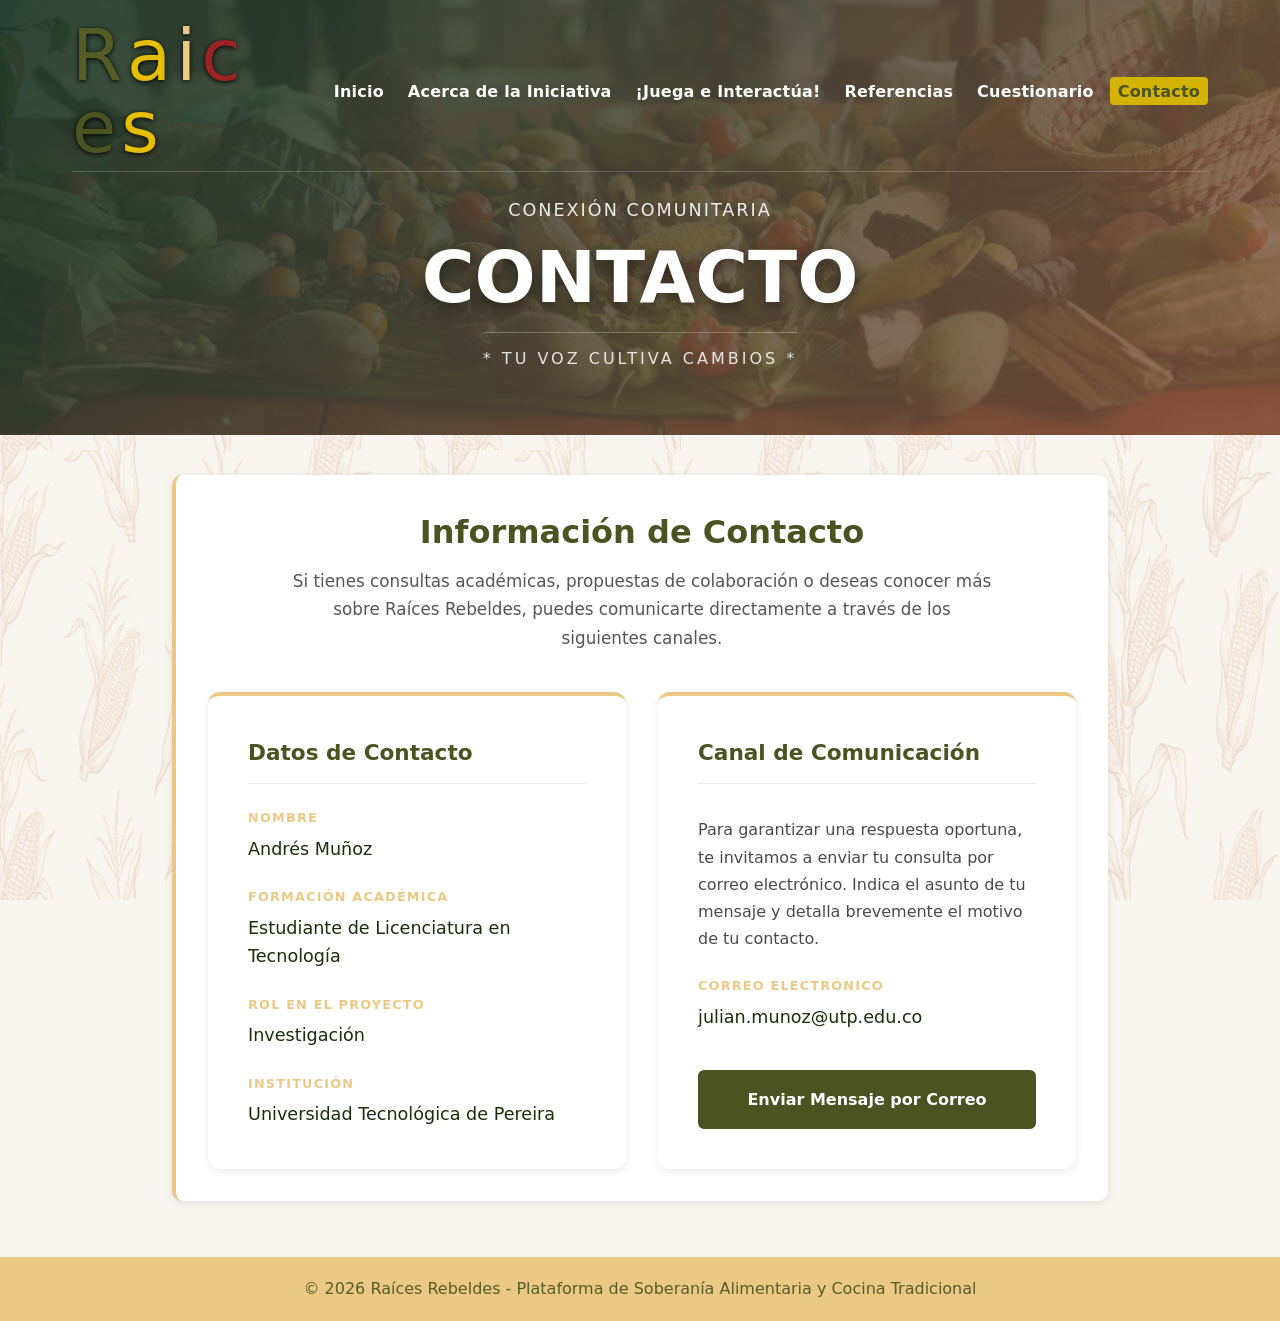
==== contacto.html @ 88f7b3e6 "Add files via upload" ====
<!DOCTYPE html>
<html lang="es">
<head>
    <link rel="icon" href="images/favicon.ico" type="image/ico">
    <meta charset="UTF-8">
    <meta name="viewport" content="width=device-width, initial-scale=1.0">
    <title>Contacto | Raíces Rebeldes</title>
    <link rel="stylesheet" href="styles.css">
    <style>
        /* =========================================
           ESTILOS ESPECÍFICOS - PÁGINA DE CONTACTO
           ========================================= */
        
        .contact-intro {
            text-align: center;
            max-width: 700px;
            margin: 0 auto 2.5rem;
        }
        
        .contact-intro h2 {
            color: var(--color-primary);
            font-size: 2rem;
            margin-bottom: 1rem;
        }
        
        .contact-intro p {
            color: #555;
            line-height: 1.7;
            font-size: 1.05rem;
        }

        /* Grid simétrico para las tarjetas */
        .contact-grid {
            display: grid;
            grid-template-columns: repeat(2, 1fr);
            gap: 2rem;
            margin-top: 1rem;
        }

        /* Tarjetas elegantes */
        .contact-card {
            background: #ffffff;
            padding: 2.5rem;
            border-radius: 12px;
            box-shadow: var(--shadow-sm);
            border-top: 4px solid var(--color-earth);
            display: flex;
            flex-direction: column;
            gap: 1.5rem;
            transition: transform 0.3s ease, box-shadow 0.3s ease;
        }

        .contact-card:hover {
            transform: translateY(-4px);
            box-shadow: 0 8px 20px rgba(0,0,0,0.08);
        }

        .contact-card h3 {
            color: var(--color-primary);
            font-size: 1.35rem;
            margin: 0;
            padding-bottom: 0.8rem;
            border-bottom: 1px solid #eaeaea;
            font-weight: 600;
        }

        /* Detalles de información alineados */
        .info-row {
            display: flex;
            flex-direction: column;
            gap: 0.4rem;
        }

        .info-label {
            font-size: 0.8rem;
            text-transform: uppercase;
            letter-spacing: 1.2px;
            color: var(--color-earth);
            font-weight: 700;
        }

        .info-value {
            font-size: 1.1rem;
            color: var(--color-text);
            font-weight: 500;
        }

        .contact-message {
            line-height: 1.7;
            color: #4a4a4a;
            margin: 0;
        }

        /* Botón de contacto elegante */
        .btn-contact {
            display: inline-block;
            padding: 0.9rem 2rem;
            background: var(--color-primary);
            color: #ffffff;
            text-decoration: none;
            border-radius: 6px;
            font-weight: 600;
            text-align: center;
            transition: all 0.3s ease;
            border: 2px solid var(--color-primary);
            margin-top: auto;
            cursor: pointer;
        }

        .btn-contact:hover {
            background: transparent;
            color: var(--color-primary);
        }

        /* Responsive: una columna en móviles */
        @media (max-width: 768px) {
            .contact-grid {
                grid-template-columns: 1fr;
                gap: 1.5rem;
            }
            .contact-card {
                padding: 2rem;
            }
        }
    </style>
     <!-- Precarga la fuente del logo para eliminar el parpadeo -->
<link rel="preload" href="indiano.otf" as="font" type="font/otf" crossorigin>
</head>
<body class="page-contact">
    <!-- HEADER -->
    <header class="raícesrebeldes-header">
        <div class="container">
            <nav class="navbar">
                <div class="navbar-brand">
                       <a href="index.html" class="brand-title">
                        <span>R</span><span>a</span><span>i</span><span>c</span><span>e</span><span>s</span>
                </div>
                <button class="mobile-toggle" aria-label="Abrir menú">☰</button>
                <ul class="nav-menu">
                    <li><a href="index.html">Inicio</a></li>
                    <li><a href="iniciativa.html">Acerca de la Iniciativa</a></li>
                    <li><a href="juegos.html">¡Juega e Interactúa!</a></li>
                    <li><a href="referencias.html">Referencias</a></li>
                    <li><a href="cuestionario.html">Cuestionario</a></li>
                    <li><a href="contacto.html">Contacto</a></li>
                </ul>
            </nav>
            <div class="hero-content">
                <span class="hero-subtitle">CONEXIÓN COMUNITARIA</span>
                <h1 class="hero-title">CONTACTO</h1>
                <p class="hero-tagline">* TU VOZ CULTIVA CAMBIOS *</p>
            </div>
        </div>
    </header>

    <!-- CONTENIDO PRINCIPAL -->
    <main>
        <div class="content-section">
            <div class="fade-in">
                <div class="contact-intro">
                    <h2>Información de Contacto</h2>
                    <p>Si tienes consultas académicas, propuestas de colaboración o deseas conocer más sobre Raíces Rebeldes, puedes comunicarte directamente a través de los siguientes canales.</p>
                </div>

                <div class="contact-grid">
                    <!-- Tarjeta 1: Datos de Contacto -->
                    <div class="contact-card">
                        <h3>Datos de Contacto</h3>
                        
                        <div class="info-row">
                            <span class="info-label">Nombre</span>
                            <span class="info-value">Andrés Muñoz</span>
                        </div>
                        
                        <div class="info-row">
                            <span class="info-label">Formación Académica</span>
                            <span class="info-value">Estudiante de Licenciatura en Tecnología</span>
                        </div>
                        
                        <div class="info-row">
                            <span class="info-label">Rol en el Proyecto</span>
                            <span class="info-value">Investigación</span>
                        </div>
                        
                        <div class="info-row">
                            <span class="info-label">Institución</span>
                            <span class="info-value">Universidad Tecnológica de Pereira</span>
                        </div>
                    </div>

                    <!-- Tarjeta 2: Canal de Comunicación -->
                    <div class="contact-card">
                        <h3>Canal de Comunicación</h3>
                        
                        <p class="contact-message">
                            Para garantizar una respuesta oportuna, te invitamos a enviar tu consulta por correo electrónico. Indica el asunto de tu mensaje y detalla brevemente el motivo de tu contacto.
                        </p>
                        
                        <div class="info-row">
                            <span class="info-label">Correo Electrónico</span>
                            <span class="info-value">julian.munoz@utp.edu.co</span>
                        </div>
                        
                        <a href="mailto:julian.munoz@utp.edu.co" class="btn-contact">Enviar Mensaje por Correo</a>
                    </div>
                </div>
            </div>
        </div>
    </main>

    <!-- FOOTER -->
    <footer>
        <p>© 2026 Raíces Rebeldes - Plataforma de Soberanía Alimentaria y Cocina Tradicional</p>
    </footer>

    <script src="script.js"></script>
</body>
</html>
---- styles.css ----
/* =========================================
   FUENTE LOCAL SOLO PARA EL LOGO
========================================= */
@font-face {
  font-family: 'Indiano';
  src: url('indiano.otf') format('opentype');
  font-weight: normal;
  font-style: normal;
  font-display: swap;
}

:root {
  /* 🟢 PALETA "Raíces Rebeldes" - Basada en los tonos seleccionados */
  --color-primary: #4b5320; 
  --color-secondary: #9b2323; 
  --color-accent: #d2b306;   
  --color-earth: #EBC985;    

  /* Neutros */
  --color-bg: #f8f5f0;
  --color-text: #1b2e0b;      /* Verde muy oscuro casi negro para texto (legibilidad) */
  --color-text-light: #ffffff;
  --shadow-sm: 0 2px 8px rgba(0,0,0,0.08);
}

*, *::before, *::after {
  margin: 0;
  padding: 0;
  box-sizing: border-box;
}

body {
  background: var(--color-bg) url('images/background.png') repeat;
  background-size: 450px 450px;
  background-attachment: fixed;
  color: var(--color-text);
  font-family: 'Segoe UI', system-ui, sans-serif;
  line-height: 1.6;
  min-height: 100vh;
  display: flex;
  flex-direction: column;
  position: relative;
}

body::before {
  content: '';
  position: fixed;
  top: 0;
  left: 0;
  width: 100%;
  height: 100%;
  background: rgba(248, 245, 240, 0.85);
  pointer-events: none;
  z-index: 0;
}

body > * {
  position: relative;
  z-index: 1;
}

/* ========== HEADER ========== */
.raícesrebeldes-header {
  position: relative;
  background: linear-gradient(135deg, rgba(26, 54, 43, 0.9), rgba(138, 90, 68, 0.8)),
              url('images/banner.jpeg') center/cover no-repeat,
              #1a362b;
  min-height: 35vh;
  max-height: 55vh;
  padding-bottom: 2rem; /* 👈 Extiende el fondo ~2 cm hacia abajo */
  display: flex;
  flex-direction: column;
  z-index: 2;
}

.raícesrebeldes-header .container {
  max-width: 1200px;
  margin: 0 auto;
  padding: 0 2rem;
  width: 100%;
  display: flex;
  flex-direction: column;
  height: 100%;
}

/* ========== NAVBAR OPTIMIZADA ========== */
.navbar {
  display: flex;
  align-items: center;
  justify-content: space-between;
  padding: 1.2rem 0 0.5rem; /* 👈 Top | Horizontal | Bottom (ajusta el último valor) */
  border-bottom: 1px solid rgba(255,255,255,0.2);
  position: relative;
}

.navbar-brand {
  flex: 0 1 auto;
  min-width: 0;
}

/* ========== LOGO MULTICOLOR ========== */
.navbar-brand .brand-title {
  font-family: 'Indiano', 'Segoe UI', system-ui, sans-serif;
  font-size: clamp(2.8rem, 6vw, 4.5rem);
  letter-spacing: 5px;
  line-height: 1.0;
  font-weight: 500;
  text-decoration: none;
  color: unset; /* Elimina el color blanco heredado */
}

/* Cada letra como bloque independiente */
.navbar-brand .brand-title span {
  display: inline-block;
  text-shadow: 0 1px 5px rgb(0, 0, 0); /* Sombra sutil para contraste */
  transition: transform 0.3s ease;
}

/* 🎨 NUEVA PALETA DE COLORES - Logo Raíces Rebeldes */
/*  1. R - Verde Oliva Oscuro */
.navbar-brand .brand-title span:nth-child(1) { color: #555d26; }

/*  2. a - Amarillo */
.navbar-brand .brand-title span:nth-child(2) { color: #E5BE01; }

/*  3. l - Amarillo Mostaza */
.navbar-brand .brand-title span:nth-child(3) { color: #EBC985; }

/*  4. a - Rojo */
.navbar-brand .brand-title span:nth-child(4) { color: #9b2323; }

/*  5. t - Verde Oliva Oscuro (Repite el 1) */
.navbar-brand .brand-title span:nth-child(5) { color: #4b5320; }

/*  6. h - Amarillo (Repite el 2) */
.navbar-brand .brand-title span:nth-child(6) { color: #E5BE01; }

/*  7. e - Amarillo Mostaza (Repite el 3) */
.navbar-brand .brand-title span:nth-child(7) { color: #EBC985; }

/*  8. a - Rojo (Repite el 4) */
.navbar-brand .brand-title span:nth-child(8) { color: #9b2323; }
.nav-menu {
  display: flex;
  list-style: none;
  gap: 0.5rem;          /* Espacio más ajustado entre ítems */
  flex-wrap: nowrap;    /* Obliga a mantenerse en una línea */
  align-items: center;
}

.nav-menu a {
  font-size: 1.0rem;    /* Texto reducido pero legible */
  padding: 0.3rem 0.5rem; /* Relleno interno más pequeño */
  white-space: nowrap;  /* Evita que los textos se partan */
  letter-spacing: 0.2px;
  color: white;
  text-decoration: none;
  font-weight: 600;
  border-radius: 4px;
  transition: all 0.3s;
}

.nav-menu a:hover, .nav-menu a.active {
  background-color: var(--color-accent);
  color: var(--color-primary);
}

.mobile-toggle {
  display: none;
  background: none;
  border: 1px solid rgba(255,255,255,0.3);
  color: white;
  font-size: 1.4rem;
  cursor: pointer;
  padding: 0.3rem 0.6rem;
  border-radius: 4px;
}

.hero-content {
  flex: 1;
  display: flex;
  flex-direction: column;
  justify-content: flex-start; /* 👈 Cambiado de 'center' a 'flex-start' */
  align-items: center;
  text-align: center;
  padding: 1.5rem 1rem 2rem; /* 👈 El PRIMER valor controla la altura exacta */
  color: white;
}

.hero-subtitle {
  font-size: 1.1rem;
  font-weight: 400;
  letter-spacing: 2px;
  text-transform: uppercase;
  margin-bottom: 1rem;
  opacity: 0.9;
}

.hero-title {
  font-size: clamp(2.5rem, 6vw, 4.5rem);
  font-weight: 900;
  line-height: 1.05;
  margin-bottom: 1rem;
  text-shadow: 0 4px 14px rgba(0,0,0,0.45);
}

.hero-tagline {
  font-size: 1rem;
  font-weight: 500;
  letter-spacing: 3px;
  opacity: 0.85;
  border-top: 1px solid rgba(255,255,255,0.3);
  padding-top: 0.8rem;
}

/* ========== MAIN ========== */
main {
  flex: 1;
  max-width: 1000px;
  margin: 0 auto;
  padding: 2.5rem 2rem 1.5rem;
  width: 100%;
  z-index: 1;
}

.content-section > div {
  background: white;
  padding: 2rem;
  margin-bottom: 2rem;
  border-radius: 10px;
  box-shadow: var(--shadow-sm);
  border-left: 4px solid var(--color-earth);
  opacity: 0;
  transform: translateY(20px);
  transition: all 0.6s ease;
}

.content-section > div.fade-in {
  opacity: 1;
  transform: translateY(0);
}

.content-section h2 {
  color: var(--color-primary);
  margin-bottom: 1rem;
  font-size: 1.8rem;
}

.content-section p, .content-section ul {
  margin-top: 0.5rem;
  line-height: 1.7;
}

.content-section ul {
  margin-left: 1.5rem;
}

/* ========== FOOTER ========== */
footer {
  background: var(--color-earth);
  color: #555d26;
  text-align: center;
  padding: 1.2rem 1rem;
  margin-top: auto; /* ✅ Empuja al final sin romper el layout */
  width: 100%;
  z-index: 1;
}

/* ========== BOTONES ========== */
a.doc-type, .doc-type {
  display: inline-block;
  background: var(--color-earth);
  color: white;
  padding: 0.2rem 0.6rem;
  border-radius: 4px;
  font-size: 0.75rem;
  margin-left: 0.5rem;
  font-weight: 600;
  text-decoration: none;
  cursor: pointer;
  transition: all 0.3s ease;
  vertical-align: middle;
  letter-spacing: 0.5px;
}

a.doc-type:hover, .doc-type:hover {
  background: var(--color-primary);
  transform: translateY(-2px);
}

.btn-referencia {
  display: block;
  background: var(--color-earth);
  color: white;
  padding: 0.8rem 1.5rem;
  border-radius: 6px;
  font-size: 0.9rem;
  font-weight: bold;
  text-decoration: none;
  text-transform: uppercase;
  letter-spacing: 1px;
  transition: all 0.3s ease;
  text-align: center;
  margin-top: 1rem;
}

.btn-referencia:hover {
  background: var(--color-primary);
  transform: translateY(-2px);
  box-shadow: 0 4px 8px rgba(0,0,0,0.2);
}

.btn-marco-teorico {
  display: inline-block;
  background: var(--color-earth);
  color: white;
  padding: 1rem 2.5rem;
  border-radius: 50px;
  font-weight: bold;
  font-size: 1.1rem;
  text-decoration: none;
  box-shadow: 0 4px 10px rgba(138,90,68,0.3);
  transition: all 0.3s ease;
  border: 2px solid var(--color-earth);
}

.btn-marco-teorico:hover {
  background: transparent;
  color: var(--color-earth);
  transform: translateY(-2px);
}

/* ========== BANNERS POR PÁGINA ========== */
body.page-home .raícesrebeldes-header {
  background: linear-gradient(135deg, rgba(26, 54, 43, 0.9), rgba(138, 90, 68, 0.8)),
              url('images/banner-home.jpeg') center/cover no-repeat, #1a362b;
}
body.page-contact .raícesrebeldes-header {
  background: linear-gradient(135deg, rgba(26, 54, 43, 0.9), rgba(138, 90, 68, 0.8)),
              url('images/banner-contacto.jpeg') center/cover no-repeat, #1a362b;
}
body.page-quiz .raícesrebeldes-header {
  background: linear-gradient(135deg, rgba(26, 54, 43, 0.9), rgba(138, 90, 68, 0.8)),
              url('images/banner-quiz.jpg') center/cover no-repeat, #1a362b;
}
body.page-references .raícesrebeldes-header {
  background: linear-gradient(135deg, rgba(26, 54, 43, 0.9), rgba(138, 90, 68, 0.8)),
              url('images/banner-references.jpeg') center/cover no-repeat, #1a362b;
}
body.page-juegos .raícesrebeldes-header {
  background: linear-gradient(135deg, rgba(26, 54, 43, 0.9), rgba(138, 90, 68, 0.8)),
              url('images/banner-juegos.jpeg') center/cover no-repeat, #1a362b;
}
body.page-iniciativa .raícesrebeldes-header {
  background: linear-gradient(135deg, rgba(26, 54, 43, 0.9), rgba(138, 90, 68, 0.8)),
              url('images/banner-iniciativa.jpg') center/cover no-repeat, #1a362b;
}

/* ========== ESTILOS JUEGOS ========== */
.game-wrapper {
  max-width: 800px;
  margin: 0 auto;
  background: #222;
  border-radius: 12px;
  overflow: hidden;
  box-shadow: var(--shadow-sm);
  position: relative;
}
.game-wrapper canvas {
  display: block;
  width: 100%;
  height: auto;
  background: #87ceeb;
  touch-action: none;
}
.game-overlay {
  position: absolute;
  top: 0;
  left: 0;
  width: 100%;
  height: 100%;
  display: flex;
  flex-direction: column;
  align-items: center;
  justify-content: center;
  background: rgba(26, 54, 43, 0.85);
  color: white;
  text-align: center;
  padding: 1rem;
  box-sizing: border-box;
  z-index: 10;
}
.game-overlay h2 { font-size: 1.8rem; margin-bottom: 0.5rem; }
.game-overlay p { margin: 0.3rem 0 1rem; font-size: 0.95rem; opacity: 0.9; }
.game-overlay button {
  padding: 0.8rem 2rem;
  background: var(--color-accent);
  color: var(--color-primary);
  border: none;
  border-radius: 50px;
  font-weight: 700;
  cursor: pointer;
  transition: 0.3s;
}
.game-overlay button:hover { transform: translateY(-2px); }
.hidden { display: none !important; }

.touch-controls {
  display: none;
  padding: 0.5rem;
  gap: 0.5rem;
  justify-content: center;
  background: #f8f9fa;
}
.touch-btn {
  padding: 1rem;
  background: #e2e8f0;
  border: none;
  border-radius: 6px;
  font-weight: bold;
  flex: 1;
  cursor: pointer;
}
.region-btn {
  padding: 0.8rem;
  background: white;
  border: 2px solid #cbd5e1;
  border-radius: 8px;
  cursor: pointer;
  font-weight: 600;
  color: var(--color-text);
  transition: 0.2s;
  width: 100%;
  margin-bottom: 0.5rem;
}
.region-btn:hover { border-color: var(--color-earth); background: #f0fdf4; }
.region-btn.correct { background: var(--color-earth); color: white; border-color: var(--color-earth); }
.region-btn.incorrect { background: #e76f51; color: white; border-color: #e76f51; }


/* ========== CENTRADO TÍTULO E INTRO DEL JUEGO ========== */
.content-section .fade-in h2 {
  text-align: center;
  margin-bottom: 0.5rem;
}

/* Centra el párrafo descriptivo debajo del título */
.content-section .fade-in > p,
.content-section .fade-in .quiz-intro {
  text-align: center;
  margin: 0 auto 1.5rem;
  max-width: 700px;
  font-size: 1.05rem;
  color: var(--color-text);
}

/* ========== MEDIA QUERIES ========== */
@media (max-width: 900px) {
    .navbar {
        flex-direction: row;
        justify-content: space-between;
        align-items: center;
    }

    /* Ocultar menú por defecto y limpiar todo rastro de lista */
    .nav-menu {
        display: none;
        flex-direction: column;
        width: 100%;
        order: 3;
        margin-top: 1rem;
        padding: 0;          /* 🔧 Elimina cualquier sangría fantasma */
        list-style: none;    /* 🔧 Elimina viñetas si las hubiera */
        gap: 0.5rem;
    }

    .nav-menu.open {
        display: flex;
    }

    /* Botón hamburguesa seguro */
    .mobile-toggle {
        display: block;
        background: rgba(255, 255, 255, 0.15);
        padding: 0.4rem 0.7rem;
        border: 1px solid rgba(255, 255, 255, 0.3);
        border-radius: 4px;
        color: white;
        font-size: 1.5rem;
        cursor: pointer;
        z-index: 20;
    }

    /* Limpieza de estilos de los enlaces en móvil */
    .nav-menu li {
        width: 100%;
    }

    .nav-menu a {
        display: block;
        padding: 0.6rem 1rem;
        font-size: 1.1rem;
        text-align: left;
        border-radius: 6px;
    }
    
    .navbar-brand .brand-title {
        font-size: clamp(2.2rem, 8vw, 3rem);
    }
}
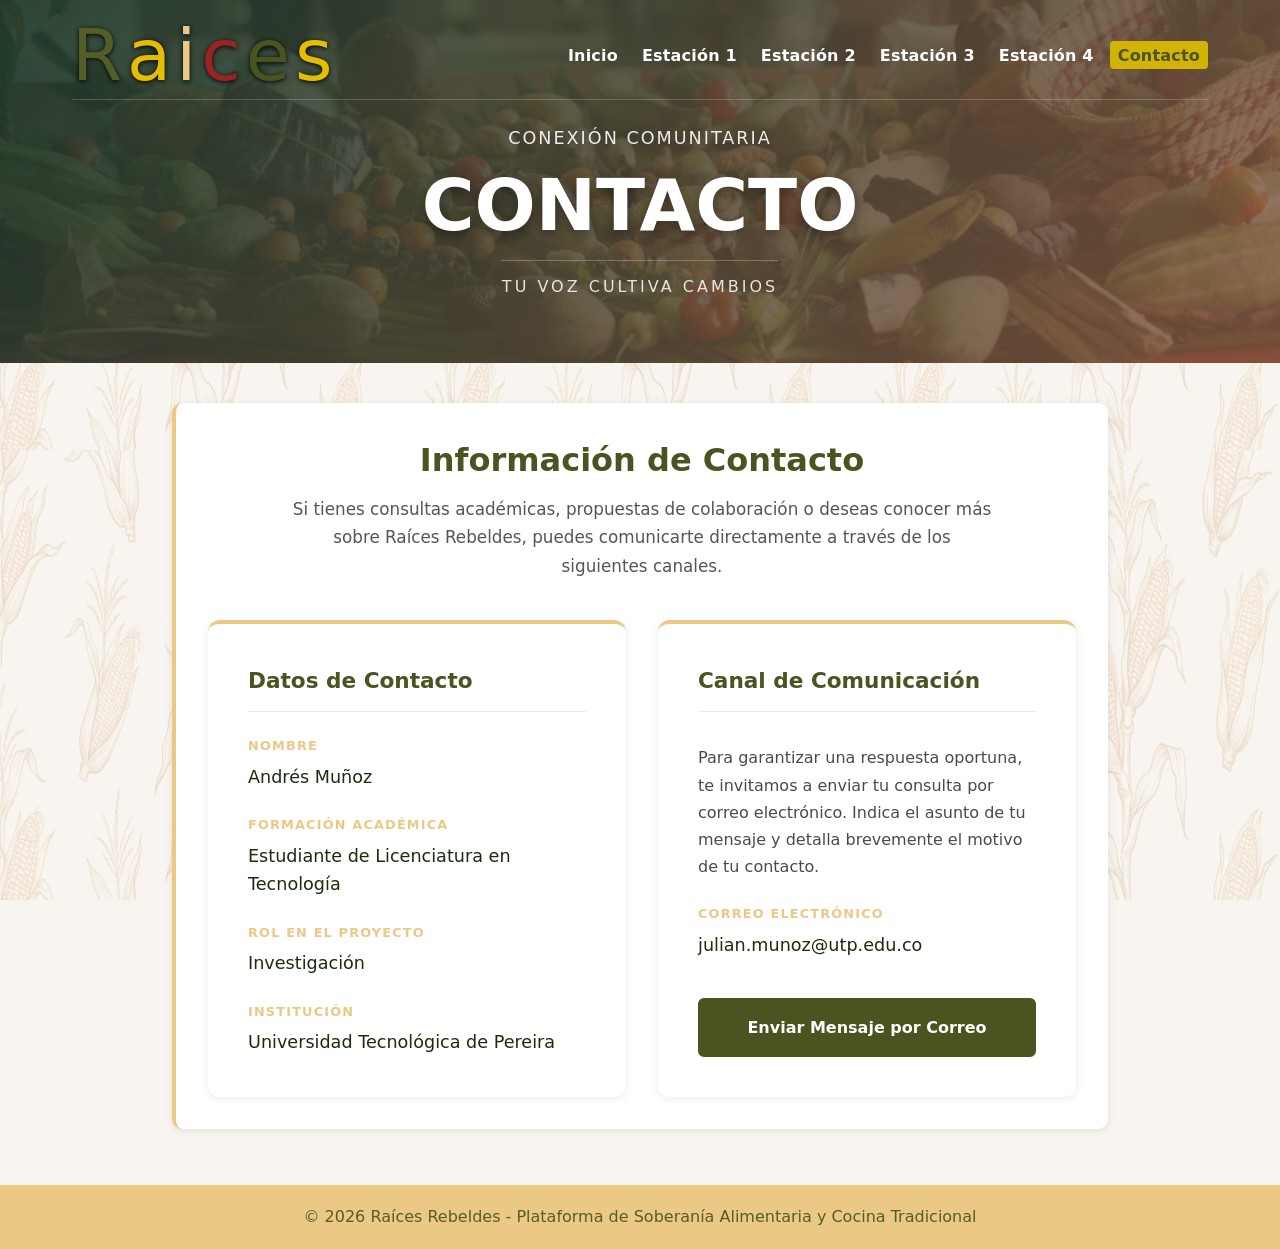
==== commit 28a0dffb: "Add files via upload" ====
--- a/contacto.html
+++ b/contacto.html
@@ -126,7 +126,7 @@
      <!-- Precarga la fuente del logo para eliminar el parpadeo -->
 <link rel="preload" href="indiano.otf" as="font" type="font/otf" crossorigin>
 </head>
-<body class="page-contact">
+<body class="page-contacto">
     <!-- HEADER -->
     <header class="raícesrebeldes-header">
         <div class="container">
@@ -138,17 +138,17 @@
                 <button class="mobile-toggle" aria-label="Abrir menú">☰</button>
                 <ul class="nav-menu">
                     <li><a href="index.html">Inicio</a></li>
-                    <li><a href="iniciativa.html">Acerca de la Iniciativa</a></li>
-                    <li><a href="juegos.html">¡Juega e Interactúa!</a></li>
-                    <li><a href="referencias.html">Referencias</a></li>
-                    <li><a href="cuestionario.html">Cuestionario</a></li>
+                    <li><a href="estacionuno.html">Estación 1</a></li>
+                    <li><a href="estaciondos.html">Estación 2</a></li>
+                    <li><a href="estaciontres.html">Estación 3</a></li>
+                    <li><a href="estacioncuatro.html">Estación 4</a></li>
                     <li><a href="contacto.html">Contacto</a></li>
                 </ul>
             </nav>
             <div class="hero-content">
                 <span class="hero-subtitle">CONEXIÓN COMUNITARIA</span>
                 <h1 class="hero-title">CONTACTO</h1>
-                <p class="hero-tagline">* TU VOZ CULTIVA CAMBIOS *</p>
+                <p class="hero-tagline"> TU VOZ CULTIVA CAMBIOS </p>
             </div>
         </div>
     </header>
@@ -214,5 +214,18 @@
     </footer>
 
     <script src="script.js"></script>
+    <script>
+  document.addEventListener("DOMContentLoaded", () => {
+    // Obtiene solo el nombre del archivo actual (ej: estaciontres.html)
+    const paginaActual = window.location.pathname.split("/").pop() || "index.html";
+    
+    // Busca todos los enlaces del menú
+    document.querySelectorAll(".nav-menu a").forEach(enlace => {
+      if (enlace.getAttribute("href") === paginaActual) {
+        enlace.classList.add("active");
+      }
+    });
+  });
+</script>
 </body>
 </html>
--- a/styles.css
+++ b/styles.css
@@ -1,457 +1,463 @@
 /* =========================================
    FUENTE LOCAL SOLO PARA EL LOGO
-========================================= */
+   ========================================= */
 @font-face {
-  font-family: 'Indiano';
-  src: url('indiano.otf') format('opentype');
-  font-weight: normal;
-  font-style: normal;
-  font-display: swap;
+    font-family: 'Indiano';
+    src: url('indiano.otf') format('opentype');
+    font-weight: normal;
+    font-style: normal;
+    font-display: swap;
 }
 
 :root {
-  /* 🟢 PALETA "Raíces Rebeldes" - Basada en los tonos seleccionados */
-  --color-primary: #4b5320; 
-  --color-secondary: #9b2323; 
-  --color-accent: #d2b306;   
-  --color-earth: #EBC985;    
-
-  /* Neutros */
-  --color-bg: #f8f5f0;
-  --color-text: #1b2e0b;      /* Verde muy oscuro casi negro para texto (legibilidad) */
-  --color-text-light: #ffffff;
-  --shadow-sm: 0 2px 8px rgba(0,0,0,0.08);
+    /* 🟢 PALETA "Raíces Rebeldes" */
+    --color-primary: #4b5320;
+    --color-secondary: #9b2323;
+    --color-accent: #d2b306;
+    --color-earth: #EBC985;
+    
+    /* Neutros */
+    --color-bg: #f8f5f0;
+    --color-text: #1b2e0b;
+    --color-text-light: #ffffff;
+    --shadow-sm: 0 2px 8px rgba(0,0,0,0.08);
 }
 
 *, *::before, *::after {
-  margin: 0;
-  padding: 0;
-  box-sizing: border-box;
+    margin: 0;
+    padding: 0;
+    box-sizing: border-box;
 }
 
 body {
-  background: var(--color-bg) url('images/background.png') repeat;
-  background-size: 450px 450px;
-  background-attachment: fixed;
-  color: var(--color-text);
-  font-family: 'Segoe UI', system-ui, sans-serif;
-  line-height: 1.6;
-  min-height: 100vh;
-  display: flex;
-  flex-direction: column;
-  position: relative;
+    background: var(--color-bg) url('images/background.png') repeat;
+    background-size: 450px 450px;
+    background-attachment: fixed;
+    color: var(--color-text);
+    font-family: 'Segoe UI', system-ui, sans-serif;
+    line-height: 1.6;
+    min-height: 100vh;
+    display: flex;
+    flex-direction: column;
+    position: relative;
 }
 
 body::before {
-  content: '';
-  position: fixed;
-  top: 0;
-  left: 0;
-  width: 100%;
-  height: 100%;
-  background: rgba(248, 245, 240, 0.85);
-  pointer-events: none;
-  z-index: 0;
+    content: '';
+    position: fixed;
+    top: 0;
+    left: 0;
+    width: 100%;
+    height: 100%;
+    background: rgba(248, 245, 240, 0.85);
+    pointer-events: none;
+    z-index: 0;
 }
 
 body > * {
-  position: relative;
-  z-index: 1;
+    position: relative;
+    z-index: 1;
 }
 
 /* ========== HEADER ========== */
 .raícesrebeldes-header {
-  position: relative;
-  background: linear-gradient(135deg, rgba(26, 54, 43, 0.9), rgba(138, 90, 68, 0.8)),
-              url('images/banner.jpeg') center/cover no-repeat,
-              #1a362b;
-  min-height: 35vh;
-  max-height: 55vh;
-  padding-bottom: 2rem; /* 👈 Extiende el fondo ~2 cm hacia abajo */
-  display: flex;
-  flex-direction: column;
-  z-index: 2;
+    position: relative;
+    background: linear-gradient(135deg, rgba(26, 54, 43, 0.9), rgba(138, 90, 68, 0.8)),
+                url('images/banner.jpeg') center/cover no-repeat,
+                #1a362b;
+    min-height: 35vh;
+    max-height: 55vh;
+    padding-bottom: 2rem;
+    display: flex;
+    flex-direction: column;
+    z-index: 2;
 }
 
 .raícesrebeldes-header .container {
-  max-width: 1200px;
-  margin: 0 auto;
-  padding: 0 2rem;
-  width: 100%;
-  display: flex;
-  flex-direction: column;
-  height: 100%;
+    max-width: 1200px;
+    margin: 0 auto;
+    padding: 0 2rem;
+    width: 100%;
+    display: flex;
+    flex-direction: column;
+    height: 100%;
 }
 
 /* ========== NAVBAR OPTIMIZADA ========== */
 .navbar {
-  display: flex;
-  align-items: center;
-  justify-content: space-between;
-  padding: 1.2rem 0 0.5rem; /* 👈 Top | Horizontal | Bottom (ajusta el último valor) */
-  border-bottom: 1px solid rgba(255,255,255,0.2);
-  position: relative;
+    display: flex;
+    align-items: center;
+    justify-content: space-between;
+    padding: 1.2rem 0 0.5rem;
+    border-bottom: 1px solid rgba(255,255,255,0.2);
+    position: relative;
 }
 
 .navbar-brand {
-  flex: 0 1 auto;
-  min-width: 0;
+    flex: 0 1 auto;
+    min-width: 0;
 }
 
 /* ========== LOGO MULTICOLOR ========== */
 .navbar-brand .brand-title {
-  font-family: 'Indiano', 'Segoe UI', system-ui, sans-serif;
-  font-size: clamp(2.8rem, 6vw, 4.5rem);
-  letter-spacing: 5px;
-  line-height: 1.0;
-  font-weight: 500;
-  text-decoration: none;
-  color: unset; /* Elimina el color blanco heredado */
-}
-
-/* Cada letra como bloque independiente */
+    font-family: 'Indiano', 'Segoe UI', system-ui, sans-serif;
+    font-size: clamp(2.8rem, 6vw, 4.5rem);
+    letter-spacing: 5px;
+    line-height: 1.0;
+    font-weight: 500;
+    text-decoration: none;
+    color: unset;
+}
+
 .navbar-brand .brand-title span {
-  display: inline-block;
-  text-shadow: 0 1px 5px rgb(0, 0, 0); /* Sombra sutil para contraste */
-  transition: transform 0.3s ease;
-}
-
-/* 🎨 NUEVA PALETA DE COLORES - Logo Raíces Rebeldes */
-/*  1. R - Verde Oliva Oscuro */
+    display: inline-block;
+    text-shadow: 0 1px 5px rgb(0, 0, 0);
+    transition: transform 0.3s ease;
+}
+
+/* Paleta de colores del logo */
 .navbar-brand .brand-title span:nth-child(1) { color: #555d26; }
-
-/*  2. a - Amarillo */
 .navbar-brand .brand-title span:nth-child(2) { color: #E5BE01; }
-
-/*  3. l - Amarillo Mostaza */
 .navbar-brand .brand-title span:nth-child(3) { color: #EBC985; }
-
-/*  4. a - Rojo */
 .navbar-brand .brand-title span:nth-child(4) { color: #9b2323; }
-
-/*  5. t - Verde Oliva Oscuro (Repite el 1) */
 .navbar-brand .brand-title span:nth-child(5) { color: #4b5320; }
-
-/*  6. h - Amarillo (Repite el 2) */
 .navbar-brand .brand-title span:nth-child(6) { color: #E5BE01; }
-
-/*  7. e - Amarillo Mostaza (Repite el 3) */
 .navbar-brand .brand-title span:nth-child(7) { color: #EBC985; }
-
-/*  8. a - Rojo (Repite el 4) */
 .navbar-brand .brand-title span:nth-child(8) { color: #9b2323; }
+
 .nav-menu {
-  display: flex;
-  list-style: none;
-  gap: 0.5rem;          /* Espacio más ajustado entre ítems */
-  flex-wrap: nowrap;    /* Obliga a mantenerse en una línea */
-  align-items: center;
-}
-
+    display: flex;
+    list-style: none;
+    gap: 0.5rem;
+    flex-wrap: nowrap;
+    align-items: center;
+}
+
+/* ========== NAVBAR & ESTADO ACTIVO ========== */
 .nav-menu a {
-  font-size: 1.0rem;    /* Texto reducido pero legible */
-  padding: 0.3rem 0.5rem; /* Relleno interno más pequeño */
-  white-space: nowrap;  /* Evita que los textos se partan */
-  letter-spacing: 0.2px;
-  color: white;
-  text-decoration: none;
-  font-weight: 600;
-  border-radius: 4px;
-  transition: all 0.3s;
-}
-
-.nav-menu a:hover, .nav-menu a.active {
-  background-color: var(--color-accent);
-  color: var(--color-primary);
-}
-
-.mobile-toggle {
-  display: none;
-  background: none;
-  border: 1px solid rgba(255,255,255,0.3);
-  color: white;
-  font-size: 1.4rem;
-  cursor: pointer;
-  padding: 0.3rem 0.6rem;
-  border-radius: 4px;
-}
-
-.hero-content {
-  flex: 1;
-  display: flex;
-  flex-direction: column;
-  justify-content: flex-start; /* 👈 Cambiado de 'center' a 'flex-start' */
-  align-items: center;
-  text-align: center;
-  padding: 1.5rem 1rem 2rem; /* 👈 El PRIMER valor controla la altura exacta */
-  color: white;
-}
-
-.hero-subtitle {
-  font-size: 1.1rem;
-  font-weight: 400;
-  letter-spacing: 2px;
-  text-transform: uppercase;
-  margin-bottom: 1rem;
-  opacity: 0.9;
-}
-
-.hero-title {
-  font-size: clamp(2.5rem, 6vw, 4.5rem);
-  font-weight: 900;
-  line-height: 1.05;
-  margin-bottom: 1rem;
-  text-shadow: 0 4px 14px rgba(0,0,0,0.45);
-}
-
-.hero-tagline {
-  font-size: 1rem;
-  font-weight: 500;
-  letter-spacing: 3px;
-  opacity: 0.85;
-  border-top: 1px solid rgba(255,255,255,0.3);
-  padding-top: 0.8rem;
-}
-
-/* ========== MAIN ========== */
-main {
-  flex: 1;
-  max-width: 1000px;
-  margin: 0 auto;
-  padding: 2.5rem 2rem 1.5rem;
-  width: 100%;
-  z-index: 1;
-}
-
-.content-section > div {
-  background: white;
-  padding: 2rem;
-  margin-bottom: 2rem;
-  border-radius: 10px;
-  box-shadow: var(--shadow-sm);
-  border-left: 4px solid var(--color-earth);
-  opacity: 0;
-  transform: translateY(20px);
-  transition: all 0.6s ease;
-}
-
-.content-section > div.fade-in {
-  opacity: 1;
-  transform: translateY(0);
-}
-
-.content-section h2 {
-  color: var(--color-primary);
-  margin-bottom: 1rem;
-  font-size: 1.8rem;
-}
-
-.content-section p, .content-section ul {
-  margin-top: 0.5rem;
-  line-height: 1.7;
-}
-
-.content-section ul {
-  margin-left: 1.5rem;
+    font-size: 1.0rem;
+    padding: 0.3rem 0.5rem;
+    white-space: nowrap;
+    letter-spacing: 0.2px;
+    color: white;
+    text-decoration: none;
+    font-weight: 600;
+    border-radius: 4px;
+    transition: all 0.3s;
+}
+
+/* ✅ Resaltado amarillo al pasar el cursor O cuando tiene la clase active */
+.nav-menu a:hover,
+.nav-menu a.active {
+    background-color: var(--color-accent);
+    color: var(--color-primary);
 }
 
 /* ========== FOOTER ========== */
 footer {
-  background: var(--color-earth);
+  background: #EBC985; /* Color beige corregido */
   color: #555d26;
   text-align: center;
   padding: 1.2rem 1rem;
-  margin-top: auto; /* ✅ Empuja al final sin romper el layout */
+  margin-top: auto;
   width: 100%;
   z-index: 1;
 }
 
+.mobile-toggle {
+    display: none;
+    background: none;
+    border: 1px solid rgba(255,255,255,0.3);
+    color: white;
+    font-size: 1.4rem;
+    cursor: pointer;
+    padding: 0.3rem 0.6rem;
+    border-radius: 4px;
+}
+
+/* ========== HERO CONTENT GENERAL ========== */
+.hero-content {
+    flex: 1;
+    display: flex;
+    flex-direction: column;
+    justify-content: flex-start;
+    align-items: center;
+    text-align: center;
+    padding: 1.5rem 1rem 2rem;
+    color: white;
+}
+
+.hero-subtitle {
+    font-size: 1.1rem;
+    font-weight: 400;
+    letter-spacing: 2px;
+    text-transform: uppercase;
+    margin-bottom: 1rem;
+    opacity: 0.9;
+}
+
+.hero-title {
+    font-size: clamp(2.5rem, 6vw, 4.5rem);
+    font-weight: 900;
+    line-height: 1.05;
+    margin-bottom: 1rem;
+    text-shadow: 0 4px 14px rgba(0,0,0,0.45);
+}
+
+.hero-tagline {
+    font-size: 1rem;
+    font-weight: 500;
+    letter-spacing: 3px;
+    opacity: 0.85;
+    border-top: 1px solid rgba(255,255,255,0.3);
+    padding-top: 0.8rem;
+}
+
+/* ========== MAIN ========== */
+main {
+    flex: 1;
+    max-width: 1000px;
+    margin: 0 auto;
+    padding: 2.5rem 2rem 1.5rem;
+    width: 100%;
+    z-index: 1;
+}
+
+.content-section > div {
+    background: white;
+    padding: 2rem;
+    margin-bottom: 2rem;
+    border-radius: 10px;
+    box-shadow: var(--shadow-sm);
+    border-left: 4px solid var(--color-earth);
+    opacity: 0;
+    transform: translateY(20px);
+    transition: all 0.6s ease;
+}
+
+.content-section > div.fade-in {
+    opacity: 1;
+    transform: translateY(0);
+}
+
+.content-section h2 {
+    color: var(--color-primary);
+    margin-bottom: 1rem;
+    font-size: 1.8rem;
+}
+
+.content-section p, .content-section ul {
+    margin-top: 0.5rem;
+    line-height: 1.7;
+}
+
+.content-section ul {
+    margin-left: 1.5rem;
+}
+
+/* ========== FOOTER ========== */
+footer {
+  background: #EBC985; /* ✅ Color beige corregido */
+  color: #555d26;
+  text-align: center;
+  padding: 1.2rem 1rem;
+  margin-top: auto;
+  width: 100%;
+  z-index: 1;
+}
 /* ========== BOTONES ========== */
 a.doc-type, .doc-type {
-  display: inline-block;
-  background: var(--color-earth);
-  color: white;
-  padding: 0.2rem 0.6rem;
-  border-radius: 4px;
-  font-size: 0.75rem;
-  margin-left: 0.5rem;
-  font-weight: 600;
-  text-decoration: none;
-  cursor: pointer;
-  transition: all 0.3s ease;
-  vertical-align: middle;
-  letter-spacing: 0.5px;
+    display: inline-block;
+    background: var(--color-earth);
+    color: white;
+    padding: 0.2rem 0.6rem;
+    border-radius: 4px;
+    font-size: 0.75rem;
+    margin-left: 0.5rem;
+    font-weight: 600;
+    text-decoration: none;
+    cursor: pointer;
+    transition: all 0.3s ease;
+    vertical-align: middle;
+    letter-spacing: 0.5px;
 }
 
 a.doc-type:hover, .doc-type:hover {
-  background: var(--color-primary);
-  transform: translateY(-2px);
+    background: var(--color-primary);
+    transform: translateY(-2px);
 }
 
 .btn-referencia {
-  display: block;
-  background: var(--color-earth);
-  color: white;
-  padding: 0.8rem 1.5rem;
-  border-radius: 6px;
-  font-size: 0.9rem;
-  font-weight: bold;
-  text-decoration: none;
-  text-transform: uppercase;
-  letter-spacing: 1px;
-  transition: all 0.3s ease;
-  text-align: center;
-  margin-top: 1rem;
+    display: block;
+    background: var(--color-earth);
+    color: white;
+    padding: 0.8rem 1.5rem;
+    border-radius: 6px;
+    font-size: 0.9rem;
+    font-weight: bold;
+    text-decoration: none;
+    text-transform: uppercase;
+    letter-spacing: 1px;
+    transition: all 0.3s ease;
+    text-align: center;
+    margin-top: 1rem;
 }
 
 .btn-referencia:hover {
-  background: var(--color-primary);
-  transform: translateY(-2px);
-  box-shadow: 0 4px 8px rgba(0,0,0,0.2);
+    background: var(--color-primary);
+    transform: translateY(-2px);
+    box-shadow: 0 4px 8px rgba(0,0,0,0.2);
 }
 
 .btn-marco-teorico {
-  display: inline-block;
-  background: var(--color-earth);
-  color: white;
-  padding: 1rem 2.5rem;
-  border-radius: 50px;
-  font-weight: bold;
-  font-size: 1.1rem;
-  text-decoration: none;
-  box-shadow: 0 4px 10px rgba(138,90,68,0.3);
-  transition: all 0.3s ease;
-  border: 2px solid var(--color-earth);
+    display: inline-block;
+    background: var(--color-earth);
+    color: white;
+    padding: 1rem 2.5rem;
+    border-radius: 50px;
+    font-weight: bold;
+    font-size: 1.1rem;
+    text-decoration: none;
+    box-shadow: 0 4px 10px rgba(138,90,68,0.3);
+    transition: all 0.3s ease;
+    border: 2px solid var(--color-earth);
 }
 
 .btn-marco-teorico:hover {
-  background: transparent;
-  color: var(--color-earth);
-  transform: translateY(-2px);
-}
-
-/* ========== BANNERS POR PÁGINA ========== */
-body.page-home .raícesrebeldes-header {
-  background: linear-gradient(135deg, rgba(26, 54, 43, 0.9), rgba(138, 90, 68, 0.8)),
-              url('images/banner-home.jpeg') center/cover no-repeat, #1a362b;
-}
-body.page-contact .raícesrebeldes-header {
-  background: linear-gradient(135deg, rgba(26, 54, 43, 0.9), rgba(138, 90, 68, 0.8)),
-              url('images/banner-contacto.jpeg') center/cover no-repeat, #1a362b;
-}
-body.page-quiz .raícesrebeldes-header {
-  background: linear-gradient(135deg, rgba(26, 54, 43, 0.9), rgba(138, 90, 68, 0.8)),
-              url('images/banner-quiz.jpg') center/cover no-repeat, #1a362b;
-}
-body.page-references .raícesrebeldes-header {
-  background: linear-gradient(135deg, rgba(26, 54, 43, 0.9), rgba(138, 90, 68, 0.8)),
-              url('images/banner-references.jpeg') center/cover no-repeat, #1a362b;
-}
-body.page-juegos .raícesrebeldes-header {
-  background: linear-gradient(135deg, rgba(26, 54, 43, 0.9), rgba(138, 90, 68, 0.8)),
-              url('images/banner-juegos.jpeg') center/cover no-repeat, #1a362b;
-}
-body.page-iniciativa .raícesrebeldes-header {
-  background: linear-gradient(135deg, rgba(26, 54, 43, 0.9), rgba(138, 90, 68, 0.8)),
-              url('images/banner-iniciativa.jpg') center/cover no-repeat, #1a362b;
+    background: transparent;
+    color: var(--color-earth);
+    transform: translateY(-2px);
+}
+
+/* ========== BANNERS POR ESTACIÓN ========== */
+body.page-estacionuno .raícesrebeldes-header {
+    background: linear-gradient(135deg, rgba(26, 54, 43, 0.9), rgba(138, 90, 68, 0.8)),
+                url('images/banner-estacionuno.jpg') center/cover no-repeat, #1a362b;
+}
+
+body.page-estaciondos .raícesrebeldes-header {
+    background: linear-gradient(135deg, rgba(26, 54, 43, 0.9), rgba(138, 90, 68, 0.8)),
+                url('images/banner-estaciondos.jpeg') center/cover no-repeat, #1a362b;
+}
+
+body.page-estaciontres .raícesrebeldes-header {
+    background: linear-gradient(135deg, rgba(26, 54, 43, 0.9), rgba(138, 90, 68, 0.8)),
+                url('images/banner-estaciontres.jpeg') center/cover no-repeat, #1a362b;
+}
+
+body.page-estacioncuatro .raícesrebeldes-header {
+    background: linear-gradient(135deg, rgba(26, 54, 43, 0.9), rgba(138, 90, 68, 0.8)),
+                url('images/banner-estacioncuatro.jpg') center/cover no-repeat, #1a362b;
+                
+}
+
+
+body.page-contacto .raícesrebeldes-header {
+    background: linear-gradient(135deg, rgba(26, 54, 43, 0.9), rgba(138, 90, 68, 0.8)),
+                url('images/banner-contacto.jpeg') center/cover no-repeat, #1a362b;
+                
 }
 
 /* ========== ESTILOS JUEGOS ========== */
 .game-wrapper {
-  max-width: 800px;
-  margin: 0 auto;
-  background: #222;
-  border-radius: 12px;
-  overflow: hidden;
-  box-shadow: var(--shadow-sm);
-  position: relative;
-}
+    max-width: 800px;
+    margin: 0 auto;
+    background: #222;
+    border-radius: 12px;
+    overflow: hidden;
+    box-shadow: var(--shadow-sm);
+    position: relative;
+}
+
 .game-wrapper canvas {
-  display: block;
-  width: 100%;
-  height: auto;
-  background: #87ceeb;
-  touch-action: none;
-}
+    display: block;
+    width: 100%;
+    height: auto;
+    background: #87ceeb;
+    touch-action: none;
+}
+
 .game-overlay {
-  position: absolute;
-  top: 0;
-  left: 0;
-  width: 100%;
-  height: 100%;
-  display: flex;
-  flex-direction: column;
-  align-items: center;
-  justify-content: center;
-  background: rgba(26, 54, 43, 0.85);
-  color: white;
-  text-align: center;
-  padding: 1rem;
-  box-sizing: border-box;
-  z-index: 10;
-}
+    position: absolute;
+    top: 0;
+    left: 0;
+    width: 100%;
+    height: 100%;
+    display: flex;
+    flex-direction: column;
+    align-items: center;
+    justify-content: center;
+    background: rgba(26, 54, 43, 0.85);
+    color: white;
+    text-align: center;
+    padding: 1rem;
+    box-sizing: border-box;
+    z-index: 10;
+}
+
 .game-overlay h2 { font-size: 1.8rem; margin-bottom: 0.5rem; }
 .game-overlay p { margin: 0.3rem 0 1rem; font-size: 0.95rem; opacity: 0.9; }
+
 .game-overlay button {
-  padding: 0.8rem 2rem;
-  background: var(--color-accent);
-  color: var(--color-primary);
-  border: none;
-  border-radius: 50px;
-  font-weight: 700;
-  cursor: pointer;
-  transition: 0.3s;
-}
+    padding: 0.8rem 2rem;
+    background: var(--color-accent);
+    color: var(--color-primary);
+    border: none;
+    border-radius: 50px;
+    font-weight: 700;
+    cursor: pointer;
+    transition: 0.3s;
+}
+
 .game-overlay button:hover { transform: translateY(-2px); }
+
 .hidden { display: none !important; }
 
 .touch-controls {
-  display: none;
-  padding: 0.5rem;
-  gap: 0.5rem;
-  justify-content: center;
-  background: #f8f9fa;
-}
+    display: none;
+    padding: 0.5rem;
+    gap: 0.5rem;
+    justify-content: center;
+    background: #f8f9fa;
+}
+
 .touch-btn {
-  padding: 1rem;
-  background: #e2e8f0;
-  border: none;
-  border-radius: 6px;
-  font-weight: bold;
-  flex: 1;
-  cursor: pointer;
-}
+    padding: 1rem;
+    background: #e2e8f0;
+    border: none;
+    border-radius: 6px;
+    font-weight: bold;
+    flex: 1;
+    cursor: pointer;
+}
+
 .region-btn {
-  padding: 0.8rem;
-  background: white;
-  border: 2px solid #cbd5e1;
-  border-radius: 8px;
-  cursor: pointer;
-  font-weight: 600;
-  color: var(--color-text);
-  transition: 0.2s;
-  width: 100%;
-  margin-bottom: 0.5rem;
-}
+    padding: 0.8rem;
+    background: white;
+    border: 2px solid #cbd5e1;
+    border-radius: 8px;
+    cursor: pointer;
+    font-weight: 600;
+    color: var(--color-text);
+    transition: 0.2s;
+    width: 100%;
+    margin-bottom: 0.5rem;
+}
+
 .region-btn:hover { border-color: var(--color-earth); background: #f0fdf4; }
 .region-btn.correct { background: var(--color-earth); color: white; border-color: var(--color-earth); }
 .region-btn.incorrect { background: #e76f51; color: white; border-color: #e76f51; }
 
-
-/* ========== CENTRADO TÍTULO E INTRO DEL JUEGO ========== */
-.content-section .fade-in h2 {
-  text-align: center;
-  margin-bottom: 0.5rem;
-}
-
-/* Centra el párrafo descriptivo debajo del título */
+/* Centrado títulos juego */
+.content-section .fade-in h2 { text-align: center; margin-bottom: 0.5rem; }
+
 .content-section .fade-in > p,
 .content-section .fade-in .quiz-intro {
-  text-align: center;
-  margin: 0 auto 1.5rem;
-  max-width: 700px;
-  font-size: 1.05rem;
-  color: var(--color-text);
+    text-align: center;
+    margin: 0 auto 1.5rem;
+    max-width: 700px;
+    font-size: 1.05rem;
+    color: var(--color-text);
 }
 
 /* ========== MEDIA QUERIES ========== */
@@ -461,24 +467,20 @@
         justify-content: space-between;
         align-items: center;
     }
-
-    /* Ocultar menú por defecto y limpiar todo rastro de lista */
+    
     .nav-menu {
         display: none;
         flex-direction: column;
         width: 100%;
         order: 3;
         margin-top: 1rem;
-        padding: 0;          /* 🔧 Elimina cualquier sangría fantasma */
-        list-style: none;    /* 🔧 Elimina viñetas si las hubiera */
+        padding: 0;
+        list-style: none;
         gap: 0.5rem;
     }
 
-    .nav-menu.open {
-        display: flex;
-    }
-
-    /* Botón hamburguesa seguro */
+    .nav-menu.open { display: flex; }
+
     .mobile-toggle {
         display: block;
         background: rgba(255, 255, 255, 0.15);
@@ -491,20 +493,238 @@
         z-index: 20;
     }
 
-    /* Limpieza de estilos de los enlaces en móvil */
-    .nav-menu li {
-        width: 100%;
-    }
-
-    .nav-menu a {
-        display: block;
-        padding: 0.6rem 1rem;
-        font-size: 1.1rem;
-        text-align: left;
-        border-radius: 6px;
-    }
-    
-    .navbar-brand .brand-title {
-        font-size: clamp(2.2rem, 8vw, 3rem);
-    }
+    .nav-menu li { width: 100%; }
+    .nav-menu a { display: block; padding: 0.6rem 1rem; font-size: 1.1rem; text-align: left; border-radius: 6px; }
+    .navbar-brand .brand-title { font-size: clamp(2.2rem, 8vw, 3rem); }
+}
+
+/* =========================================
+   PÁGINA DE BIENVENIDA - LA RUTA DE LA SEMILLA
+   ========================================= */
+
+/* Hero especial para bienvenida con imagen banner-pruebas.jpeg y opacidad ajustada */
+body.page-bienvenida .raícesrebeldes-header {
+    background: linear-gradient(135deg, rgba(75, 83, 32, 0.65), rgba(138, 90, 68, 0.65)),
+                url('images/banner-pruebas.jpeg') center/cover no-repeat,
+                #4b5320;
+    min-height: 100vh;
+    max-height: none;
+    padding-bottom: 4rem;
+}
+
+.bienvenida-hero {
+    justify-content: center; /* Alineación centrada solicitada */
+    padding: 3rem 1rem;
+}
+
+.hero-greeting {
+    font-size: 1.5rem;
+    color: var(--color-earth);
+    font-weight: 500;
+    margin-bottom: 1rem;
+    opacity: 0;
+    animation: fadeInDown 1s ease forwards;
+}
+
+.hero-title-ruta {
+    font-size: clamp(3.5rem, 10vw, 6.5rem);
+    font-weight: 900;
+    line-height: 1;
+    margin-bottom: 1.5rem;
+    color: white;
+    text-shadow: 0 6px 20px rgba(0,0,0,0.5);
+    opacity: 0;
+    animation: fadeInUp 1s ease 0.3s forwards;
+}
+
+.hero-subtitle-ruta {
+    font-size: 1.3rem;
+    color: rgba(255,255,255,0.95);
+    font-weight: 400;
+    margin-bottom: 3rem;
+    max-width: 700px;
+    opacity: 0;
+    animation: fadeInUp 1s ease 0.6s forwards;
+}
+
+/* Botón principal de inicio */
+.btn-iniciar-ruta {
+    display: inline-flex;
+    align-items: center;
+    gap: 1rem;
+    background: var(--color-accent);
+    color: var(--color-primary);
+    padding: 1.3rem 3.5rem;
+    border-radius: 50px;
+    font-size: 1.3rem;
+    font-weight: 800;
+    text-decoration: none;
+    text-transform: uppercase;
+    letter-spacing: 1px;
+    box-shadow: 0 8px 25px rgba(210, 179, 6, 0.4);
+    transition: all 0.4s cubic-bezier(0.175, 0.885, 0.32, 1.275);
+    opacity: 0;
+    animation: fadeInUp 1s ease 0.9s forwards;
+}
+
+.btn-iniciar-ruta:hover {
+    transform: translateY(-5px) scale(1.05);
+    box-shadow: 0 12px 35px rgba(210, 179, 6, 0.6);
+    background: white;
+}
+
+.btn-iniciar-ruta .arrow {
+    font-size: 1.5rem;
+    transition: transform 0.3s ease;
+}
+
+.btn-iniciar-ruta:hover .arrow {
+    transform: translateX(8px);
+}
+
+/* Sección de introducción */
+.ruta-intro {
+    background: white;
+    padding: 5rem 2rem;
+    position: relative;
+}
+
+.ruta-intro::before {
+    content: '';
+    position: absolute;
+    top: -50px;
+    left: 0;
+    right: 0;
+    height: 100px;
+    background: white;
+    transform: skewY(-3deg);
+    z-index: 0;
+}
+
+.intro-content {
+    position: relative;
+    z-index: 1;
+    max-width: 1000px;
+    margin: 0 auto;
+    text-align: center;
+}
+
+.intro-content h2 {
+    font-size: 2.5rem;
+    color: var(--color-primary);
+    margin-bottom: 1.5rem;
+    font-weight: 800;
+}
+
+.intro-text {
+    font-size: 1.3rem;
+    color: var(--color-text);
+    line-height: 1.8;
+    max-width: 800px;
+    margin: 0 auto 4rem;
+}
+
+/* Cards de la ruta */
+.ruta-cards {
+    display: grid;
+    grid-template-columns: repeat(auto-fit, minmax(250px, 1fr));
+    gap: 2.5rem;
+    margin-bottom: 4rem;
+}
+
+.ruta-card {
+    background: linear-gradient(135deg, #f8f5f0 0%, white 100%);
+    padding: 2.5rem 2rem;
+    border-radius: 15px;
+    border: 3px solid var(--color-earth);
+    transition: all 0.4s ease;
+    opacity: 0;
+    transform: translateY(30px);
+}
+
+.ruta-card.fade-in {
+    opacity: 1;
+    transform: translateY(0);
+}
+
+.ruta-card:hover {
+    transform: translateY(-10px);
+    box-shadow: 0 15px 40px rgba(75, 83, 32, 0.2);
+    border-color: var(--color-primary);
+}
+
+.card-icon {
+    font-size: 3.5rem;
+    margin-bottom: 1rem;
+}
+
+.ruta-card h3 {
+    font-size: 1.5rem;
+    color: var(--color-primary);
+    margin-bottom: 0.8rem;
+    font-weight: 700;
+}
+
+.ruta-card p {
+    color: var(--color-text);
+    font-size: 1rem;
+    line-height: 1.6;
+}
+
+/* CTA Final */
+.cta-final {
+    margin-top: 3rem;
+    opacity: 0;
+    animation: fadeInUp 1s ease 1.2s forwards;
+}
+
+.btn-empezar-ahora {
+    display: inline-block;
+    background: var(--color-secondary);
+    color: white;
+    padding: 1.5rem 4rem;
+    border-radius: 50px;
+    font-size: 1.4rem;
+    font-weight: 800;
+    text-decoration: none;
+    text-transform: uppercase;
+    letter-spacing: 1px;
+    box-shadow: 0 8px 25px rgba(155, 35, 35, 0.4);
+    transition: all 0.4s ease;
+}
+
+.btn-empezar-ahora:hover {
+    background: var(--color-primary);
+    transform: translateY(-5px) scale(1.05);
+    box-shadow: 0 12px 35px rgba(75, 83, 32, 0.5);
+}
+
+.tiempo-estimado {
+    margin-top: 1.5rem;
+    color: var(--color-text);
+    font-size: 1rem;
+    opacity: 0.8;
+}
+
+/* Animaciones */
+@keyframes fadeInDown {
+    to { opacity: 1; transform: translateY(0); }
+    from { opacity: 0; transform: translateY(-30px); }
+}
+
+@keyframes fadeInUp {
+    to { opacity: 1; transform: translateY(0); }
+    from { opacity: 0; transform: translateY(30px); }
+}
+
+/* Responsive Bienvenida */
+@media (max-width: 768px) {
+    .hero-title-ruta { font-size: clamp(2.5rem, 12vw, 4rem); }
+    .hero-subtitle-ruta { font-size: 1.1rem; }
+    .btn-iniciar-ruta { padding: 1rem 2.5rem; font-size: 1.1rem; }
+    .ruta-intro { padding: 3rem 1.5rem; }
+    .intro-content h2 { font-size: 2rem; }
+    .intro-text { font-size: 1.1rem; }
+    .ruta-cards { grid-template-columns: 1fr; gap: 1.5rem; }
+    .btn-empezar-ahora { padding: 1.2rem 3rem; font-size: 1.2rem; }
 }
